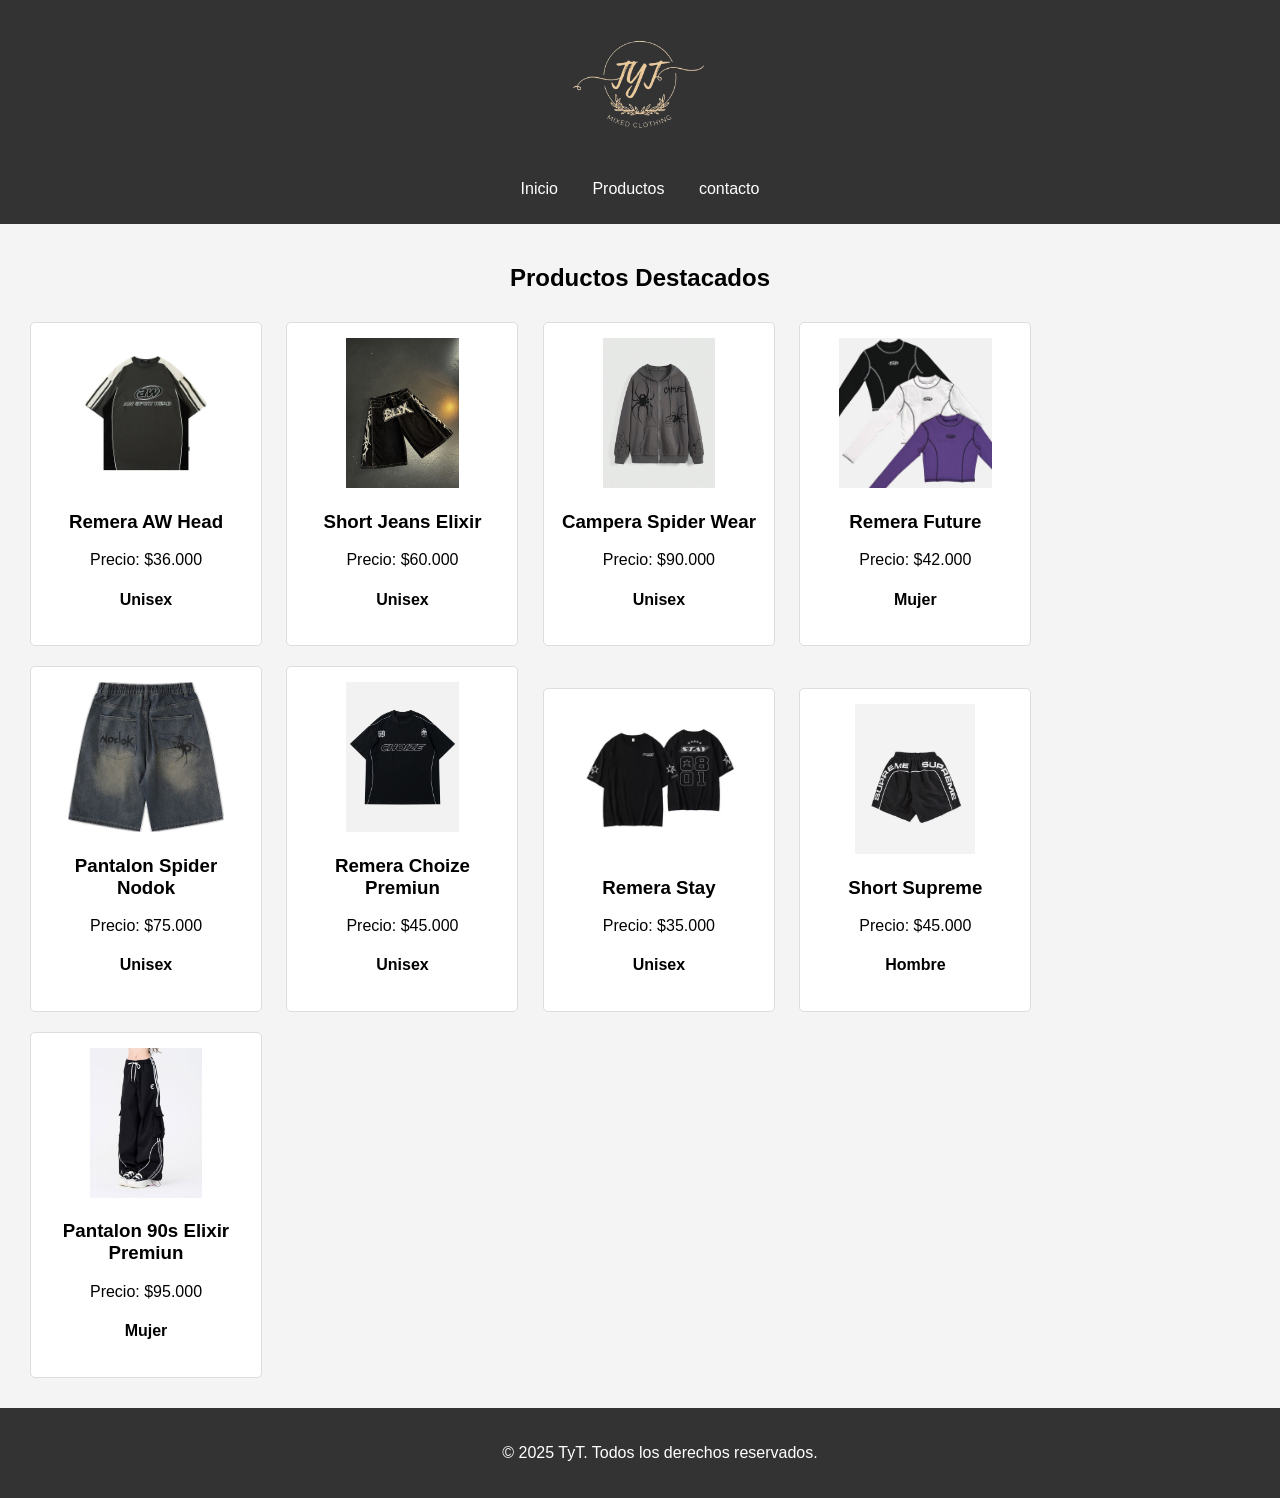
==== index.html @ 8432de6b "Add files via upload" ====
<!DOCTYPE html>
<html lang="es">
<head>
    <meta charset="UTF-8">
    <meta name="viewport" content="width=device-width, initial-scale=1.0">
    <link rel="stylesheet" href="index.css">
    <title>Ropa TyT</title>
</head>
<body>
    <header>
        <img src="img/logo.png" alt="Logo Tienda de Ropa" class="logo">
        <nav>
            <ul>
                <li><a href="#home">Inicio</a></li>
                <li><a href="#productos">Productos</a></li>
                <li><a href="contacto.html">contacto</a></li>            
            </ul>    
        </nav>
    </header>

    <main>
        <section id="productos">
            <h2>Productos Destacados</h2>
            <div class="producto">
                <img src="img/remeraIF.jpg" alt="Remera">
                <h3>Remera AW Head</h3>
                <p>Precio: $36.000</p>
                <h4>Unisex</h4>
            </div>
            <div class="producto">
                <img src="img/shortelixir.jpg" alt="Pantalones">
                <h3>Short Jeans Elixir</h3>
                <p>Precio: $60.000</p>
                <h4>Unisex</h4>
            </div>
            <div class="producto">
                <img src="img/camperacaramel.jpg" alt="Chaqueta">
                <h3>Campera Spider Wear</h3>
                <p>Precio: $90.000</p>
               <h4>Unisex</h4>
            </div>
            <div class="producto">
                <img src="img/future.jpg" alt="Remera">
                <h3>Remera Future</h3>
                <p>Precio: $42.000</p>
                <h4>Mujer</h4>
            </div>
            <div class="producto">
                <img src="img/spidernodok.jpg" alt="Remera">
                <h3>Pantalon Spider Nodok</h3>
                <p>Precio: $75.000</p>
                <h4>Unisex</h4>
            </div>
            <div class="producto">
                <img src="img/choize.jpg" alt="Remera">
                <h3>Remera Choize Premiun</h3>
                <p>Precio: $45.000</p>
                <h4>Unisex</h4>
            </div>
            <div class="producto">
                <img src="img/stay.jpg" alt="Remera">
                <h3>Remera Stay</h3>
                <p>Precio: $35.000</p>
                <h4>Unisex</h4>
            </div>
            <div class="producto">
                <img src="img/supreme.jpg" alt="Pantalon">
                <h3>Short Supreme</h3>
                <p>Precio: $45.000</p>
                <h4>Hombre</h4>
            </div>
             <div class="producto">
                <img src="img/90s elixir.jpg" alt="Pantalon">
                <h3>Pantalon 90s Elixir Premiun</h3>
                <p>Precio: $95.000</p>
                <h4>Mujer</h4>
            </div>
        </section>
    </main>

    <footer>
        <p>&copy; 2025 TyT. Todos los derechos reservados.</p>
    </footer>
</body>
</html>
---- index.css ----
body {
    font-family: Arial, sans-serif;
    margin: 0;
    padding: 0;
    background-color: #f4f4f4;
}

header {
    background-color: #333;
    color: white;
    padding: 10px 0;
    text-align: center;
}

.logo {
    max-width: 150px; /* Ajusta el tamaño del logo */
    height: auto;
}

nav ul {
    list-style-type: none;
    padding: 0;
}

nav ul li {
    display: inline;
    margin: 0 15px;
}

nav ul li a {
    color: white;
    text-decoration: none;
}

main {
    padding: 20px;
}

h2 {
    text-align: center;
}

.producto {
    background-color: white;
    border: 1px solid #ddd;
    border-radius: 5px;
    padding: 15px;
    margin: 10px;
    display: inline-block;
    text-align: center;
    width: 200px;
}

.producto img {
    max-width: 100%;
    height: 150px;
}

button {
    background-color: #28a745;
    color: white;
    border: none;
    padding: 10px;
    cursor: pointer;
    border-radius: 5px;
}

button:hover {
    background-color: #218838;
}

footer {
    text-align: center;
    padding: 20px;
    background-color: #333;
    color: white;
    position: relative;
    bottom: 0;
    width: 100%;
}
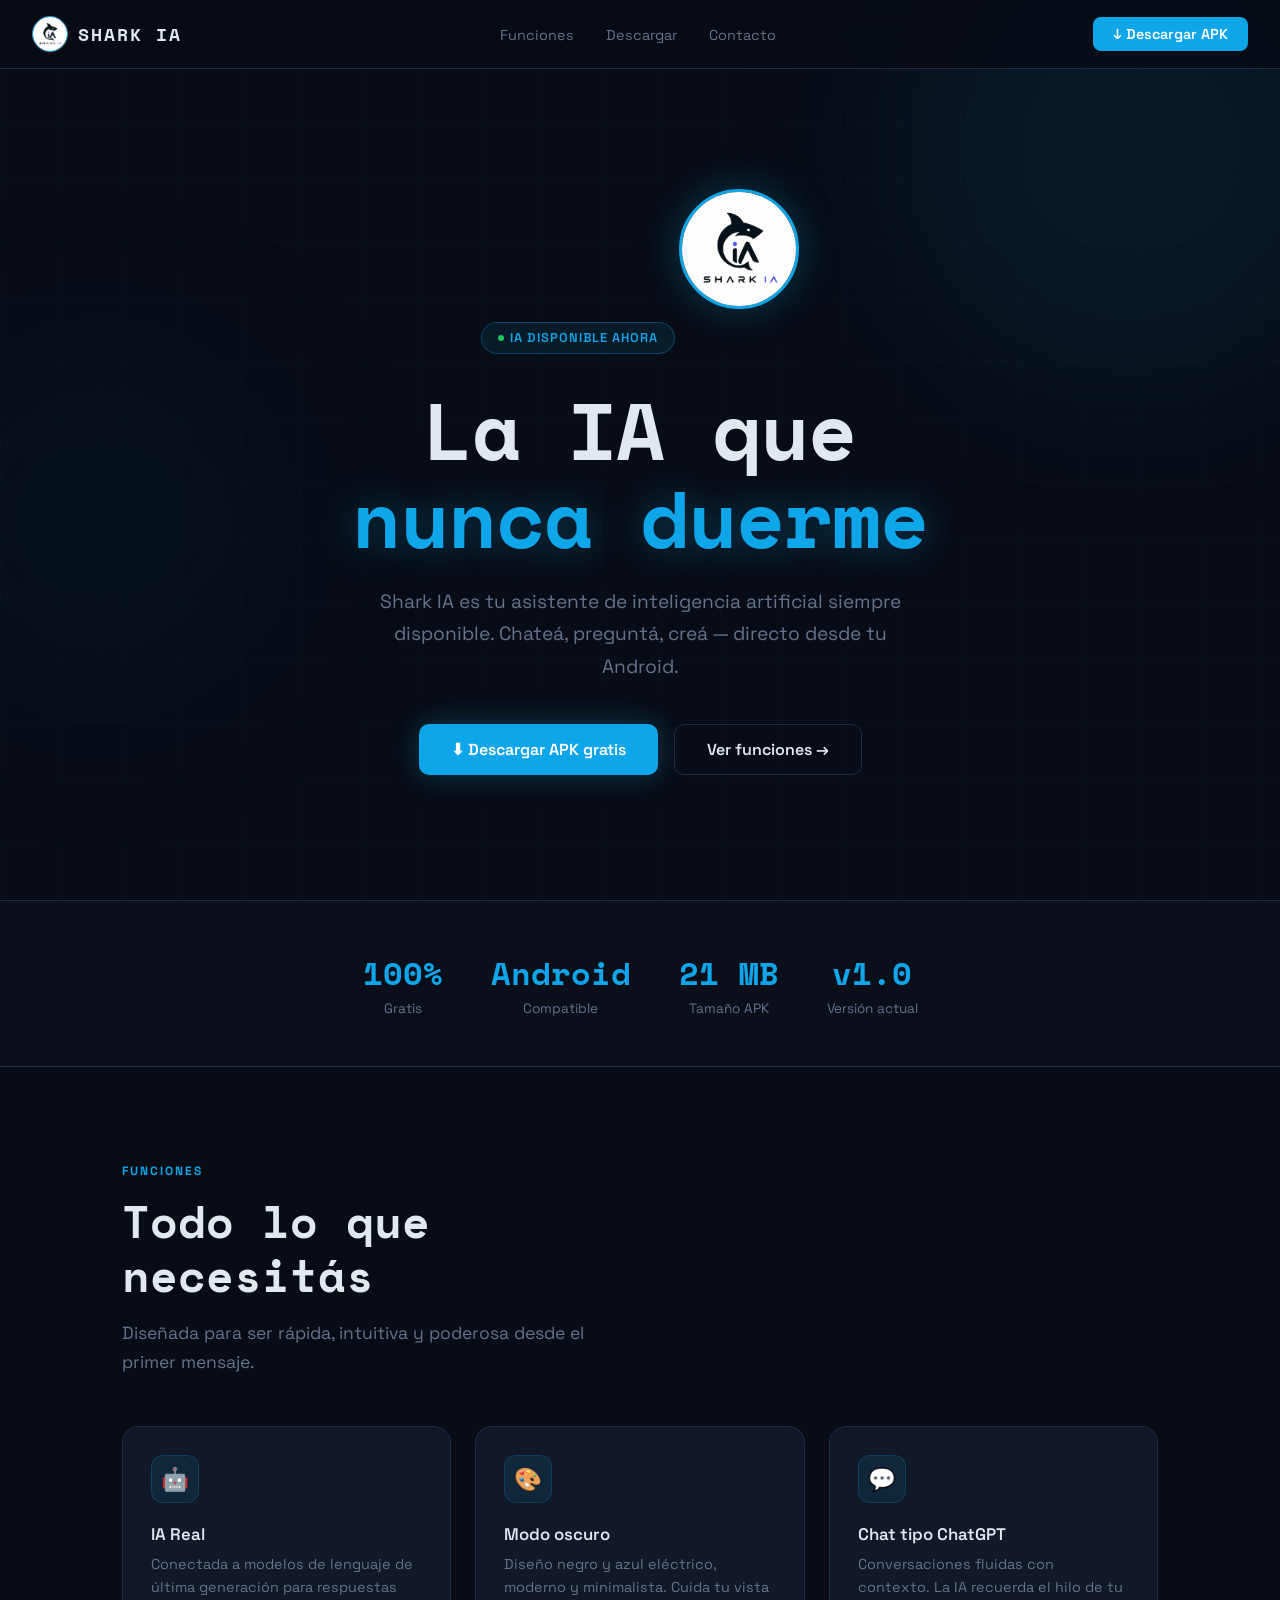
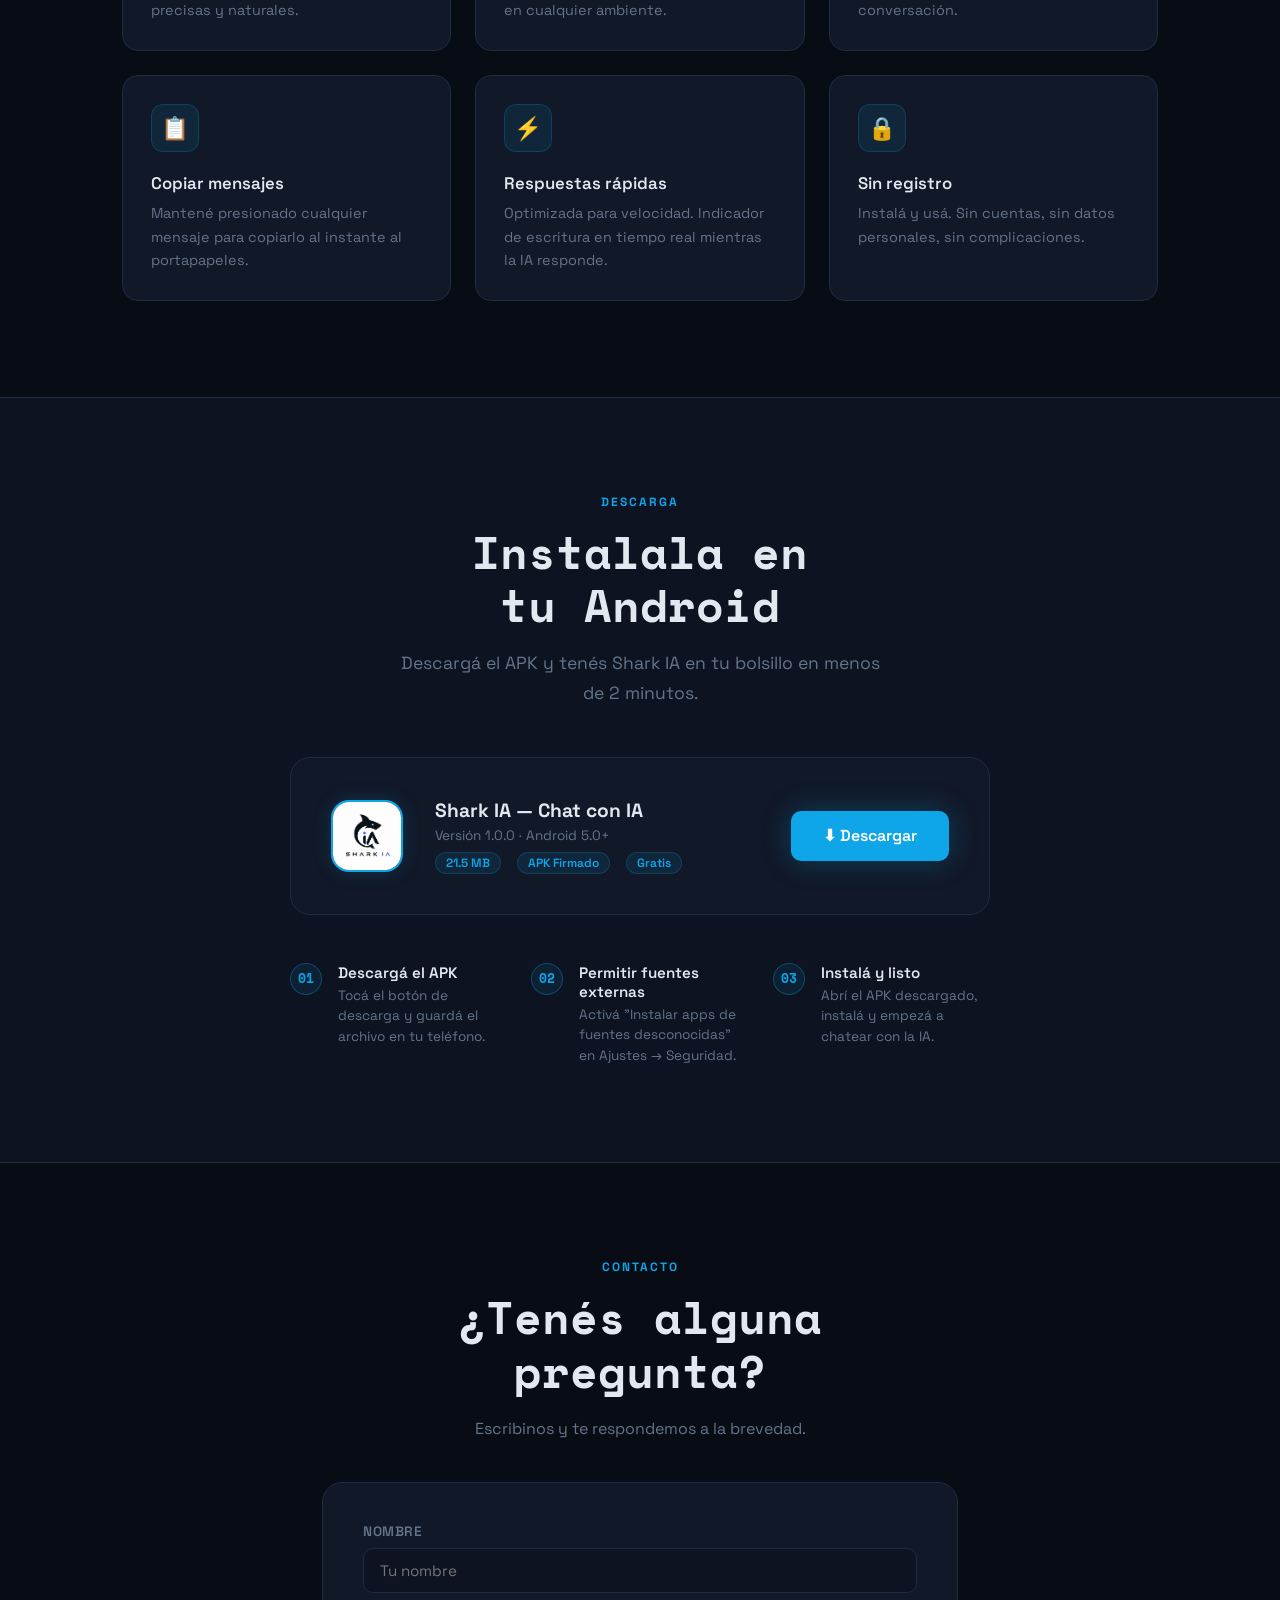
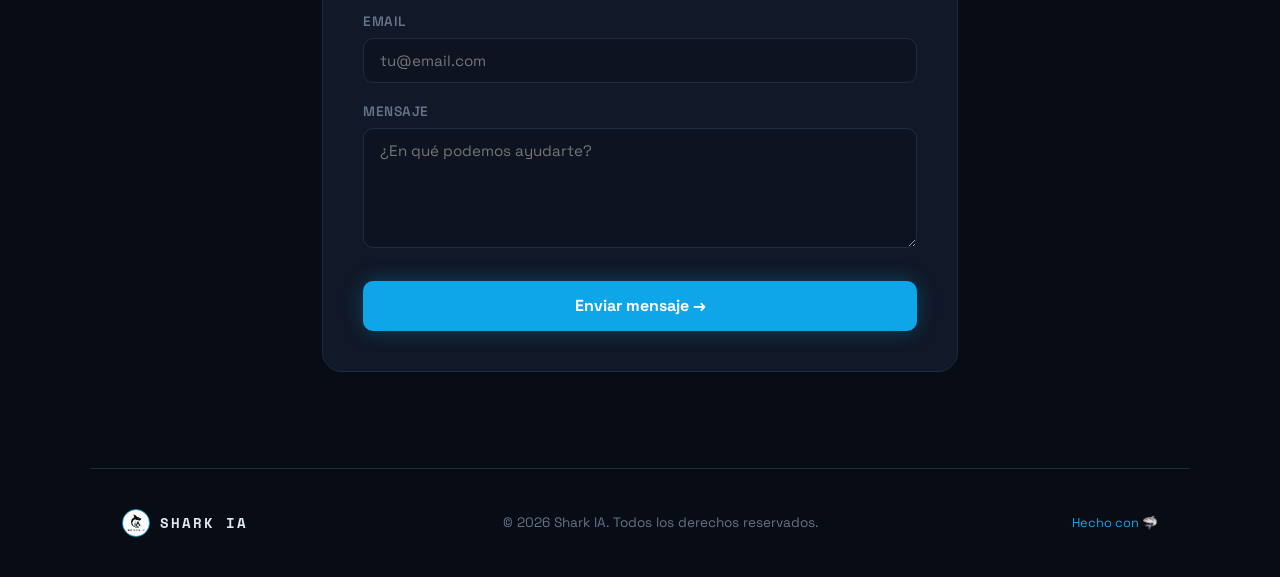
==== commit b761a6e2: "Add files via upload" ====
--- a/index.html
+++ b/index.html
@@ -1,85 +1,767 @@
 <!DOCTYPE html>
 <html lang="es">
 <head>
-    <meta charset="UTF-8">
-    <meta name="viewport" content="width=device-width, initial-scale=1.0">
-    <link rel="stylesheet" href="index.css">
-    <title>Ropa TyT</title>
+<meta charset="UTF-8">
+<meta name="viewport" content="width=device-width, initial-scale=1.0">
+<title>Shark IA — Tu asistente de inteligencia artificial</title>
+<link rel="preconnect" href="https://fonts.googleapis.com">
+<link href="https://fonts.googleapis.com/css2?family=Space+Grotesk:wght@300;400;500;600;700&family=Space+Mono:wght@400;700&display=swap" rel="stylesheet">
+<style>
+  :root {
+    --bg: #080C14;
+    --surface: #0D1320;
+    --card: #111827;
+    --blue: #0EA5E9;
+    --blue-dark: #0369A1;
+    --blue-glow: rgba(14,165,233,0.15);
+    --border: #1E2D40;
+    --text: #E2E8F0;
+    --muted: #64748B;
+    --green: #22C55E;
+  }
+
+  * { margin: 0; padding: 0; box-sizing: border-box; }
+
+  html { scroll-behavior: smooth; }
+
+  body {
+    background: var(--bg);
+    color: var(--text);
+    font-family: 'Space Grotesk', sans-serif;
+    overflow-x: hidden;
+  }
+
+  /* ── Grid background ── */
+  body::before {
+    content: '';
+    position: fixed;
+    inset: 0;
+    background-image:
+      linear-gradient(rgba(14,165,233,0.03) 1px, transparent 1px),
+      linear-gradient(90deg, rgba(14,165,233,0.03) 1px, transparent 1px);
+    background-size: 60px 60px;
+    pointer-events: none;
+    z-index: 0;
+  }
+
+  /* ── Glow orbs ── */
+  .orb {
+    position: fixed;
+    border-radius: 50%;
+    filter: blur(80px);
+    pointer-events: none;
+    z-index: 0;
+  }
+  .orb-1 { width: 500px; height: 500px; background: rgba(14,165,233,0.08); top: -100px; right: -100px; }
+  .orb-2 { width: 400px; height: 400px; background: rgba(3,105,161,0.06); bottom: 20%; left: -100px; }
+
+  /* ── Nav ── */
+  nav {
+    position: fixed;
+    top: 0; left: 0; right: 0;
+    z-index: 100;
+    display: flex;
+    align-items: center;
+    justify-content: space-between;
+    padding: 1rem 2rem;
+    background: rgba(8,12,20,0.85);
+    backdrop-filter: blur(20px);
+    border-bottom: 1px solid var(--border);
+  }
+
+  .nav-logo {
+    display: flex;
+    align-items: center;
+    gap: 10px;
+    text-decoration: none;
+  }
+
+  .nav-logo img {
+    width: 36px;
+    height: 36px;
+    border-radius: 50%;
+    object-fit: cover;
+    border: 1px solid var(--blue);
+  }
+
+  .nav-logo span {
+    font-family: 'Space Mono', monospace;
+    font-size: 1.1rem;
+    font-weight: 700;
+    color: var(--text);
+    letter-spacing: 2px;
+  }
+
+  .nav-links {
+    display: flex;
+    gap: 2rem;
+    list-style: none;
+  }
+
+  .nav-links a {
+    color: var(--muted);
+    text-decoration: none;
+    font-size: 0.9rem;
+    transition: color 0.2s;
+  }
+
+  .nav-links a:hover { color: var(--blue); }
+
+  .nav-cta {
+    background: var(--blue);
+    color: #fff;
+    border: none;
+    padding: 0.5rem 1.25rem;
+    border-radius: 8px;
+    font-family: 'Space Grotesk', sans-serif;
+    font-size: 0.9rem;
+    font-weight: 600;
+    cursor: pointer;
+    text-decoration: none;
+    transition: opacity 0.2s, transform 0.2s;
+  }
+
+  .nav-cta:hover { opacity: 0.9; transform: translateY(-1px); }
+
+  /* ── Hero ── */
+  .hero {
+    position: relative;
+    z-index: 1;
+    min-height: 100vh;
+    display: flex;
+    align-items: center;
+    justify-content: center;
+    text-align: center;
+    padding: 8rem 2rem 4rem;
+  }
+
+  .hero-inner { max-width: 800px; }
+
+  .hero-badge {
+    display: inline-flex;
+    align-items: center;
+    gap: 6px;
+    background: rgba(14,165,233,0.1);
+    border: 1px solid rgba(14,165,233,0.3);
+    color: var(--blue);
+    padding: 0.4rem 1rem;
+    border-radius: 999px;
+    font-size: 0.8rem;
+    font-weight: 600;
+    letter-spacing: 1px;
+    text-transform: uppercase;
+    margin-bottom: 2rem;
+    animation: fadeUp 0.6s ease both;
+  }
+
+  .hero-badge::before {
+    content: '';
+    width: 6px; height: 6px;
+    background: var(--green);
+    border-radius: 50%;
+    animation: pulse 2s infinite;
+  }
+
+  @keyframes pulse {
+    0%, 100% { opacity: 1; }
+    50% { opacity: 0.4; }
+  }
+
+  .hero-logo {
+    width: 120px;
+    height: 120px;
+    border-radius: 50%;
+    object-fit: cover;
+    border: 3px solid var(--blue);
+    box-shadow: 0 0 40px rgba(14,165,233,0.3);
+    margin-bottom: 2rem;
+    animation: fadeUp 0.7s ease both;
+    animation-delay: 0.1s;
+  }
+
+  .hero h1 {
+    font-family: 'Space Mono', monospace;
+    font-size: clamp(2.5rem, 7vw, 5rem);
+    font-weight: 700;
+    line-height: 1.1;
+    letter-spacing: -1px;
+    margin-bottom: 1.5rem;
+    animation: fadeUp 0.7s ease both;
+    animation-delay: 0.2s;
+  }
+
+  .hero h1 .accent {
+    color: var(--blue);
+    text-shadow: 0 0 40px rgba(14,165,233,0.4);
+  }
+
+  .hero p {
+    font-size: 1.2rem;
+    color: var(--muted);
+    line-height: 1.7;
+    max-width: 560px;
+    margin: 0 auto 2.5rem;
+    animation: fadeUp 0.7s ease both;
+    animation-delay: 0.3s;
+  }
+
+  .hero-actions {
+    display: flex;
+    gap: 1rem;
+    justify-content: center;
+    flex-wrap: wrap;
+    animation: fadeUp 0.7s ease both;
+    animation-delay: 0.4s;
+  }
+
+  .btn-primary {
+    display: inline-flex;
+    align-items: center;
+    gap: 8px;
+    background: var(--blue);
+    color: #fff;
+    padding: 0.9rem 2rem;
+    border-radius: 10px;
+    font-weight: 600;
+    font-size: 1rem;
+    text-decoration: none;
+    transition: all 0.2s;
+    box-shadow: 0 0 30px rgba(14,165,233,0.3);
+  }
+
+  .btn-primary:hover { transform: translateY(-2px); box-shadow: 0 0 40px rgba(14,165,233,0.5); }
+
+  .btn-secondary {
+    display: inline-flex;
+    align-items: center;
+    gap: 8px;
+    background: transparent;
+    color: var(--text);
+    padding: 0.9rem 2rem;
+    border-radius: 10px;
+    font-weight: 600;
+    font-size: 1rem;
+    text-decoration: none;
+    border: 1px solid var(--border);
+    transition: all 0.2s;
+  }
+
+  .btn-secondary:hover { border-color: var(--blue); color: var(--blue); }
+
+  /* ── Stats ── */
+  .stats {
+    position: relative;
+    z-index: 1;
+    display: flex;
+    justify-content: center;
+    gap: 3rem;
+    flex-wrap: wrap;
+    padding: 3rem 2rem;
+    border-top: 1px solid var(--border);
+    border-bottom: 1px solid var(--border);
+    background: rgba(13,19,32,0.5);
+  }
+
+  .stat { text-align: center; }
+  .stat-num {
+    font-family: 'Space Mono', monospace;
+    font-size: 2rem;
+    font-weight: 700;
+    color: var(--blue);
+    display: block;
+  }
+  .stat-label { font-size: 0.85rem; color: var(--muted); margin-top: 4px; }
+
+  /* ── Features ── */
+  .section {
+    position: relative;
+    z-index: 1;
+    padding: 6rem 2rem;
+    max-width: 1100px;
+    margin: 0 auto;
+  }
+
+  .section-tag {
+    font-size: 0.75rem;
+    font-weight: 700;
+    letter-spacing: 2px;
+    text-transform: uppercase;
+    color: var(--blue);
+    margin-bottom: 1rem;
+  }
+
+  .section-title {
+    font-family: 'Space Mono', monospace;
+    font-size: clamp(1.8rem, 4vw, 2.8rem);
+    font-weight: 700;
+    line-height: 1.2;
+    margin-bottom: 1rem;
+  }
+
+  .section-sub {
+    font-size: 1.1rem;
+    color: var(--muted);
+    max-width: 500px;
+    line-height: 1.7;
+    margin-bottom: 3rem;
+  }
+
+  .features-grid {
+    display: grid;
+    grid-template-columns: repeat(auto-fit, minmax(280px, 1fr));
+    gap: 1.5rem;
+  }
+
+  .feature-card {
+    background: var(--card);
+    border: 1px solid var(--border);
+    border-radius: 16px;
+    padding: 1.75rem;
+    transition: all 0.3s;
+    position: relative;
+    overflow: hidden;
+  }
+
+  .feature-card::before {
+    content: '';
+    position: absolute;
+    top: 0; left: 0; right: 0;
+    height: 2px;
+    background: linear-gradient(90deg, transparent, var(--blue), transparent);
+    opacity: 0;
+    transition: opacity 0.3s;
+  }
+
+  .feature-card:hover { border-color: rgba(14,165,233,0.4); transform: translateY(-4px); }
+  .feature-card:hover::before { opacity: 1; }
+
+  .feature-icon {
+    width: 48px; height: 48px;
+    background: rgba(14,165,233,0.1);
+    border: 1px solid rgba(14,165,233,0.2);
+    border-radius: 12px;
+    display: flex;
+    align-items: center;
+    justify-content: center;
+    font-size: 1.4rem;
+    margin-bottom: 1.25rem;
+  }
+
+  .feature-card h3 {
+    font-size: 1.05rem;
+    font-weight: 600;
+    margin-bottom: 0.5rem;
+  }
+
+  .feature-card p {
+    font-size: 0.9rem;
+    color: var(--muted);
+    line-height: 1.6;
+  }
+
+  /* ── Download ── */
+  .download-section {
+    position: relative;
+    z-index: 1;
+    background: var(--surface);
+    border-top: 1px solid var(--border);
+    border-bottom: 1px solid var(--border);
+    padding: 6rem 2rem;
+    text-align: center;
+  }
+
+  .download-inner { max-width: 700px; margin: 0 auto; }
+
+  .apk-card {
+    background: var(--card);
+    border: 1px solid var(--border);
+    border-radius: 20px;
+    padding: 2.5rem;
+    margin-top: 3rem;
+    display: flex;
+    align-items: center;
+    gap: 2rem;
+    text-align: left;
+    flex-wrap: wrap;
+  }
+
+  .apk-icon {
+    width: 72px; height: 72px;
+    border-radius: 18px;
+    object-fit: cover;
+    flex-shrink: 0;
+    border: 2px solid var(--blue);
+    box-shadow: 0 0 20px rgba(14,165,233,0.2);
+  }
+
+  .apk-info { flex: 1; min-width: 200px; }
+  .apk-info h3 { font-size: 1.2rem; font-weight: 700; margin-bottom: 4px; }
+  .apk-info p { font-size: 0.85rem; color: var(--muted); }
+  .apk-meta { display: flex; gap: 1rem; margin-top: 8px; flex-wrap: wrap; }
+  .apk-tag {
+    background: rgba(14,165,233,0.1);
+    border: 1px solid rgba(14,165,233,0.2);
+    color: var(--blue);
+    font-size: 0.75rem;
+    padding: 2px 10px;
+    border-radius: 999px;
+    font-weight: 600;
+  }
+
+  .steps {
+    margin-top: 3rem;
+    display: grid;
+    grid-template-columns: repeat(auto-fit, minmax(200px, 1fr));
+    gap: 1.5rem;
+    text-align: left;
+  }
+
+  .step {
+    display: flex;
+    gap: 1rem;
+    align-items: flex-start;
+  }
+
+  .step-num {
+    width: 32px; height: 32px;
+    background: rgba(14,165,233,0.1);
+    border: 1px solid rgba(14,165,233,0.3);
+    border-radius: 50%;
+    display: flex;
+    align-items: center;
+    justify-content: center;
+    font-family: 'Space Mono', monospace;
+    font-size: 0.8rem;
+    font-weight: 700;
+    color: var(--blue);
+    flex-shrink: 0;
+  }
+
+  .step-text h4 { font-size: 0.95rem; font-weight: 600; margin-bottom: 4px; }
+  .step-text p { font-size: 0.85rem; color: var(--muted); line-height: 1.5; }
+
+  /* ── Contact ── */
+  .contact-section {
+    position: relative;
+    z-index: 1;
+    padding: 6rem 2rem;
+    max-width: 700px;
+    margin: 0 auto;
+    text-align: center;
+  }
+
+  .contact-form {
+    background: var(--card);
+    border: 1px solid var(--border);
+    border-radius: 20px;
+    padding: 2.5rem;
+    margin-top: 2.5rem;
+    text-align: left;
+  }
+
+  .form-group { margin-bottom: 1.25rem; }
+
+  .form-group label {
+    display: block;
+    font-size: 0.85rem;
+    font-weight: 600;
+    color: var(--muted);
+    margin-bottom: 8px;
+    text-transform: uppercase;
+    letter-spacing: 0.5px;
+  }
+
+  .form-group input,
+  .form-group textarea {
+    width: 100%;
+    background: var(--surface);
+    border: 1px solid var(--border);
+    border-radius: 10px;
+    padding: 0.75rem 1rem;
+    color: var(--text);
+    font-family: 'Space Grotesk', sans-serif;
+    font-size: 0.95rem;
+    outline: none;
+    transition: border-color 0.2s;
+  }
+
+  .form-group input:focus,
+  .form-group textarea:focus { border-color: var(--blue); }
+
+  .form-group textarea { resize: vertical; min-height: 120px; }
+
+  .form-submit {
+    width: 100%;
+    background: var(--blue);
+    color: #fff;
+    border: none;
+    padding: 0.9rem;
+    border-radius: 10px;
+    font-family: 'Space Grotesk', sans-serif;
+    font-size: 1rem;
+    font-weight: 700;
+    cursor: pointer;
+    transition: all 0.2s;
+    margin-top: 0.5rem;
+    box-shadow: 0 0 20px rgba(14,165,233,0.3);
+  }
+
+  .form-submit:hover { opacity: 0.9; transform: translateY(-1px); }
+
+  /* ── Footer ── */
+  footer {
+    position: relative;
+    z-index: 1;
+    border-top: 1px solid var(--border);
+    padding: 2.5rem 2rem;
+    display: flex;
+    align-items: center;
+    justify-content: space-between;
+    flex-wrap: wrap;
+    gap: 1rem;
+    max-width: 1100px;
+    margin: 0 auto;
+  }
+
+  .footer-logo {
+    display: flex;
+    align-items: center;
+    gap: 10px;
+  }
+
+  .footer-logo img {
+    width: 28px; height: 28px;
+    border-radius: 50%;
+    object-fit: cover;
+    border: 1px solid var(--blue);
+  }
+
+  .footer-logo span {
+    font-family: 'Space Mono', monospace;
+    font-size: 0.9rem;
+    font-weight: 700;
+    letter-spacing: 2px;
+  }
+
+  footer p { font-size: 0.85rem; color: var(--muted); }
+
+  @keyframes fadeUp {
+    from { opacity: 0; transform: translateY(20px); }
+    to { opacity: 1; transform: translateY(0); }
+  }
+
+  /* ── Scroll reveal ── */
+  .reveal { opacity: 0; transform: translateY(30px); transition: all 0.6s ease; }
+  .reveal.visible { opacity: 1; transform: translateY(0); }
+
+  @media (max-width: 600px) {
+    nav { padding: 1rem; }
+    .nav-links { display: none; }
+    .apk-card { flex-direction: column; }
+    footer { flex-direction: column; text-align: center; }
+  }
+</style>
 </head>
 <body>
-    <header>
-        <img src="img/logo.png" alt="Logo Tienda de Ropa" class="logo">
-        <nav>
-            <ul>
-                <li><a href="#home">Inicio</a></li>
-                <li><a href="#productos">Productos</a></li>
-                <li><a href="contacto.html">contacto</a></li>            
-            </ul>    
-        </nav>
-    </header>
-
-    <main>
-        <section id="productos">
-            <h2>Productos Destacados</h2>
-            <div class="producto">
-                <img src="img/remeraIF.jpg" alt="Remera">
-                <h3>Remera AW Head</h3>
-                <p>Precio: $36.000</p>
-                <h4>Unisex</h4>
-            </div>
-            <div class="producto">
-                <img src="img/shortelixir.jpg" alt="Pantalones">
-                <h3>Short Jeans Elixir</h3>
-                <p>Precio: $60.000</p>
-                <h4>Unisex</h4>
-            </div>
-            <div class="producto">
-                <img src="img/camperacaramel.jpg" alt="Chaqueta">
-                <h3>Campera Spider Wear</h3>
-                <p>Precio: $90.000</p>
-               <h4>Unisex</h4>
-            </div>
-            <div class="producto">
-                <img src="img/future.jpg" alt="Remera">
-                <h3>Remera Future</h3>
-                <p>Precio: $42.000</p>
-                <h4>Mujer</h4>
-            </div>
-            <div class="producto">
-                <img src="img/spidernodok.jpg" alt="Remera">
-                <h3>Pantalon Spider Nodok</h3>
-                <p>Precio: $75.000</p>
-                <h4>Unisex</h4>
-            </div>
-            <div class="producto">
-                <img src="img/choize.jpg" alt="Remera">
-                <h3>Remera Choize Premiun</h3>
-                <p>Precio: $45.000</p>
-                <h4>Unisex</h4>
-            </div>
-            <div class="producto">
-                <img src="img/stay.jpg" alt="Remera">
-                <h3>Remera Stay</h3>
-                <p>Precio: $35.000</p>
-                <h4>Unisex</h4>
-            </div>
-            <div class="producto">
-                <img src="img/supreme.jpg" alt="Pantalon">
-                <h3>Short Supreme</h3>
-                <p>Precio: $45.000</p>
-                <h4>Hombre</h4>
-            </div>
-             <div class="producto">
-                <img src="img/90s elixir.jpg" alt="Pantalon">
-                <h3>Pantalon 90s Elixir Premiun</h3>
-                <p>Precio: $95.000</p>
-                <h4>Mujer</h4>
-            </div>
-        </section>
-    </main>
-
-    <footer>
-        <p>&copy; 2025 TyT. Todos los derechos reservados.</p>
-    </footer>
+
+<div class="orb orb-1"></div>
+<div class="orb orb-2"></div>
+
+<!-- NAV -->
+<nav>
+  <a href="#" class="nav-logo">
+    <img src="sharkia.png" alt="Shark IA Logo">
+    <span>SHARK IA</span>
+  </a>
+  <ul class="nav-links">
+    <li><a href="#features">Funciones</a></li>
+    <li><a href="#download">Descargar</a></li>
+    <li><a href="#contact">Contacto</a></li>
+  </ul>
+  <a href="#download" class="nav-cta">↓ Descargar APK</a>
+</nav>
+
+<!-- HERO -->
+<section class="hero">
+  <div class="hero-inner">
+    <div class="hero-badge">IA Disponible ahora</div>
+    <img src="sharkia.png" alt="Shark IA" class="hero-logo">
+    <h1>La IA que<br><span class="accent">nunca duerme</span></h1>
+    <p>Shark IA es tu asistente de inteligencia artificial siempre disponible. Chateá, preguntá, creá — directo desde tu Android.</p>
+    <div class="hero-actions">
+      <a href="#download" class="btn-primary">⬇ Descargar APK gratis</a>
+      <a href="#features" class="btn-secondary">Ver funciones →</a>
+    </div>
+  </div>
+</section>
+
+<!-- STATS -->
+<div class="stats">
+  <div class="stat">
+    <span class="stat-num">100%</span>
+    <span class="stat-label">Gratis</span>
+  </div>
+  <div class="stat">
+    <span class="stat-num">Android</span>
+    <span class="stat-label">Compatible</span>
+  </div>
+  <div class="stat">
+    <span class="stat-num">21 MB</span>
+    <span class="stat-label">Tamaño APK</span>
+  </div>
+  <div class="stat">
+    <span class="stat-num">v1.0</span>
+    <span class="stat-label">Versión actual</span>
+  </div>
+</div>
+
+<!-- FEATURES -->
+<section class="section" id="features">
+  <div class="reveal">
+    <div class="section-tag">Funciones</div>
+    <h2 class="section-title">Todo lo que<br>necesitás</h2>
+    <p class="section-sub">Diseñada para ser rápida, intuitiva y poderosa desde el primer mensaje.</p>
+  </div>
+  <div class="features-grid reveal">
+    <div class="feature-card">
+      <div class="feature-icon">🤖</div>
+      <h3>IA Real</h3>
+      <p>Conectada a modelos de lenguaje de última generación para respuestas precisas y naturales.</p>
+    </div>
+    <div class="feature-card">
+      <div class="feature-icon">🎨</div>
+      <h3>Modo oscuro</h3>
+      <p>Diseño negro y azul eléctrico, moderno y minimalista. Cuida tu vista en cualquier ambiente.</p>
+    </div>
+    <div class="feature-card">
+      <div class="feature-icon">💬</div>
+      <h3>Chat tipo ChatGPT</h3>
+      <p>Conversaciones fluidas con contexto. La IA recuerda el hilo de tu conversación.</p>
+    </div>
+    <div class="feature-card">
+      <div class="feature-icon">📋</div>
+      <h3>Copiar mensajes</h3>
+      <p>Mantené presionado cualquier mensaje para copiarlo al instante al portapapeles.</p>
+    </div>
+    <div class="feature-card">
+      <div class="feature-icon">⚡</div>
+      <h3>Respuestas rápidas</h3>
+      <p>Optimizada para velocidad. Indicador de escritura en tiempo real mientras la IA responde.</p>
+    </div>
+    <div class="feature-card">
+      <div class="feature-icon">🔒</div>
+      <h3>Sin registro</h3>
+      <p>Instalá y usá. Sin cuentas, sin datos personales, sin complicaciones.</p>
+    </div>
+  </div>
+</section>
+
+<!-- DOWNLOAD -->
+<section class="download-section" id="download">
+  <div class="download-inner">
+    <div class="reveal">
+      <div class="section-tag">Descarga</div>
+      <h2 class="section-title">Instalala en<br>tu Android</h2>
+      <p class="section-sub" style="margin: 0 auto;">Descargá el APK y tenés Shark IA en tu bolsillo en menos de 2 minutos.</p>
+    </div>
+
+    <div class="apk-card reveal">
+      <img src="sharkia.png" alt="Shark IA" class="apk-icon">
+      <div class="apk-info">
+        <h3>Shark IA — Chat con IA</h3>
+        <p>Versión 1.0.0 · Android 5.0+</p>
+        <div class="apk-meta">
+          <span class="apk-tag">21.5 MB</span>
+          <span class="apk-tag">APK Firmado</span>
+          <span class="apk-tag">Gratis</span>
+        </div>
+      </div>
+      <a href="app-release.apk" class="btn-primary" download>⬇ Descargar</a>
+    </div>
+
+    <div class="steps reveal">
+      <div class="step">
+        <div class="step-num">01</div>
+        <div class="step-text">
+          <h4>Descargá el APK</h4>
+          <p>Tocá el botón de descarga y guardá el archivo en tu teléfono.</p>
+        </div>
+      </div>
+      <div class="step">
+        <div class="step-num">02</div>
+        <div class="step-text">
+          <h4>Permitir fuentes externas</h4>
+          <p>Activá "Instalar apps de fuentes desconocidas" en Ajustes → Seguridad.</p>
+        </div>
+      </div>
+      <div class="step">
+        <div class="step-num">03</div>
+        <div class="step-text">
+          <h4>Instalá y listo</h4>
+          <p>Abrí el APK descargado, instalá y empezá a chatear con la IA.</p>
+        </div>
+      </div>
+    </div>
+  </div>
+</section>
+
+<!-- CONTACT -->
+<section class="contact-section" id="contact">
+  <div class="reveal">
+    <div class="section-tag">Contacto</div>
+    <h2 class="section-title">¿Tenés alguna<br>pregunta?</h2>
+    <p style="color: var(--muted); font-size: 1rem; line-height: 1.7;">Escribinos y te respondemos a la brevedad.</p>
+  </div>
+
+  <div class="contact-form reveal">
+    <div class="form-group">
+      <label>Nombre</label>
+      <input type="text" placeholder="Tu nombre">
+    </div>
+    <div class="form-group">
+      <label>Email</label>
+      <input type="email" placeholder="tu@email.com">
+    </div>
+    <div class="form-group">
+      <label>Mensaje</label>
+      <textarea placeholder="¿En qué podemos ayudarte?"></textarea>
+    </div>
+    <button class="form-submit" onclick="handleSubmit()">Enviar mensaje →</button>
+  </div>
+</section>
+
+<!-- FOOTER -->
+<footer>
+  <div class="footer-logo">
+    <img src="sharkia.png" alt="Shark IA">
+    <span>SHARK IA</span>
+  </div>
+  <p>© 2026 Shark IA. Todos los derechos reservados.</p>
+  <p style="color: var(--blue); font-size: 0.8rem;">Hecho con 🦈</p>
+</footer>
+
+<script>
+  // Scroll reveal
+  const observer = new IntersectionObserver((entries) => {
+    entries.forEach(e => {
+      if (e.isIntersecting) {
+        e.target.classList.add('visible');
+      }
+    });
+  }, { threshold: 0.1 });
+
+  document.querySelectorAll('.reveal').forEach(el => observer.observe(el));
+
+  // Form submit
+  function handleSubmit() {
+    const btn = document.querySelector('.form-submit');
+    btn.textContent = '✓ Mensaje enviado';
+    btn.style.background = '#22C55E';
+    setTimeout(() => {
+      btn.textContent = 'Enviar mensaje →';
+      btn.style.background = '';
+    }, 3000);
+  }
+</script>
 </body>
-</html>+</html>
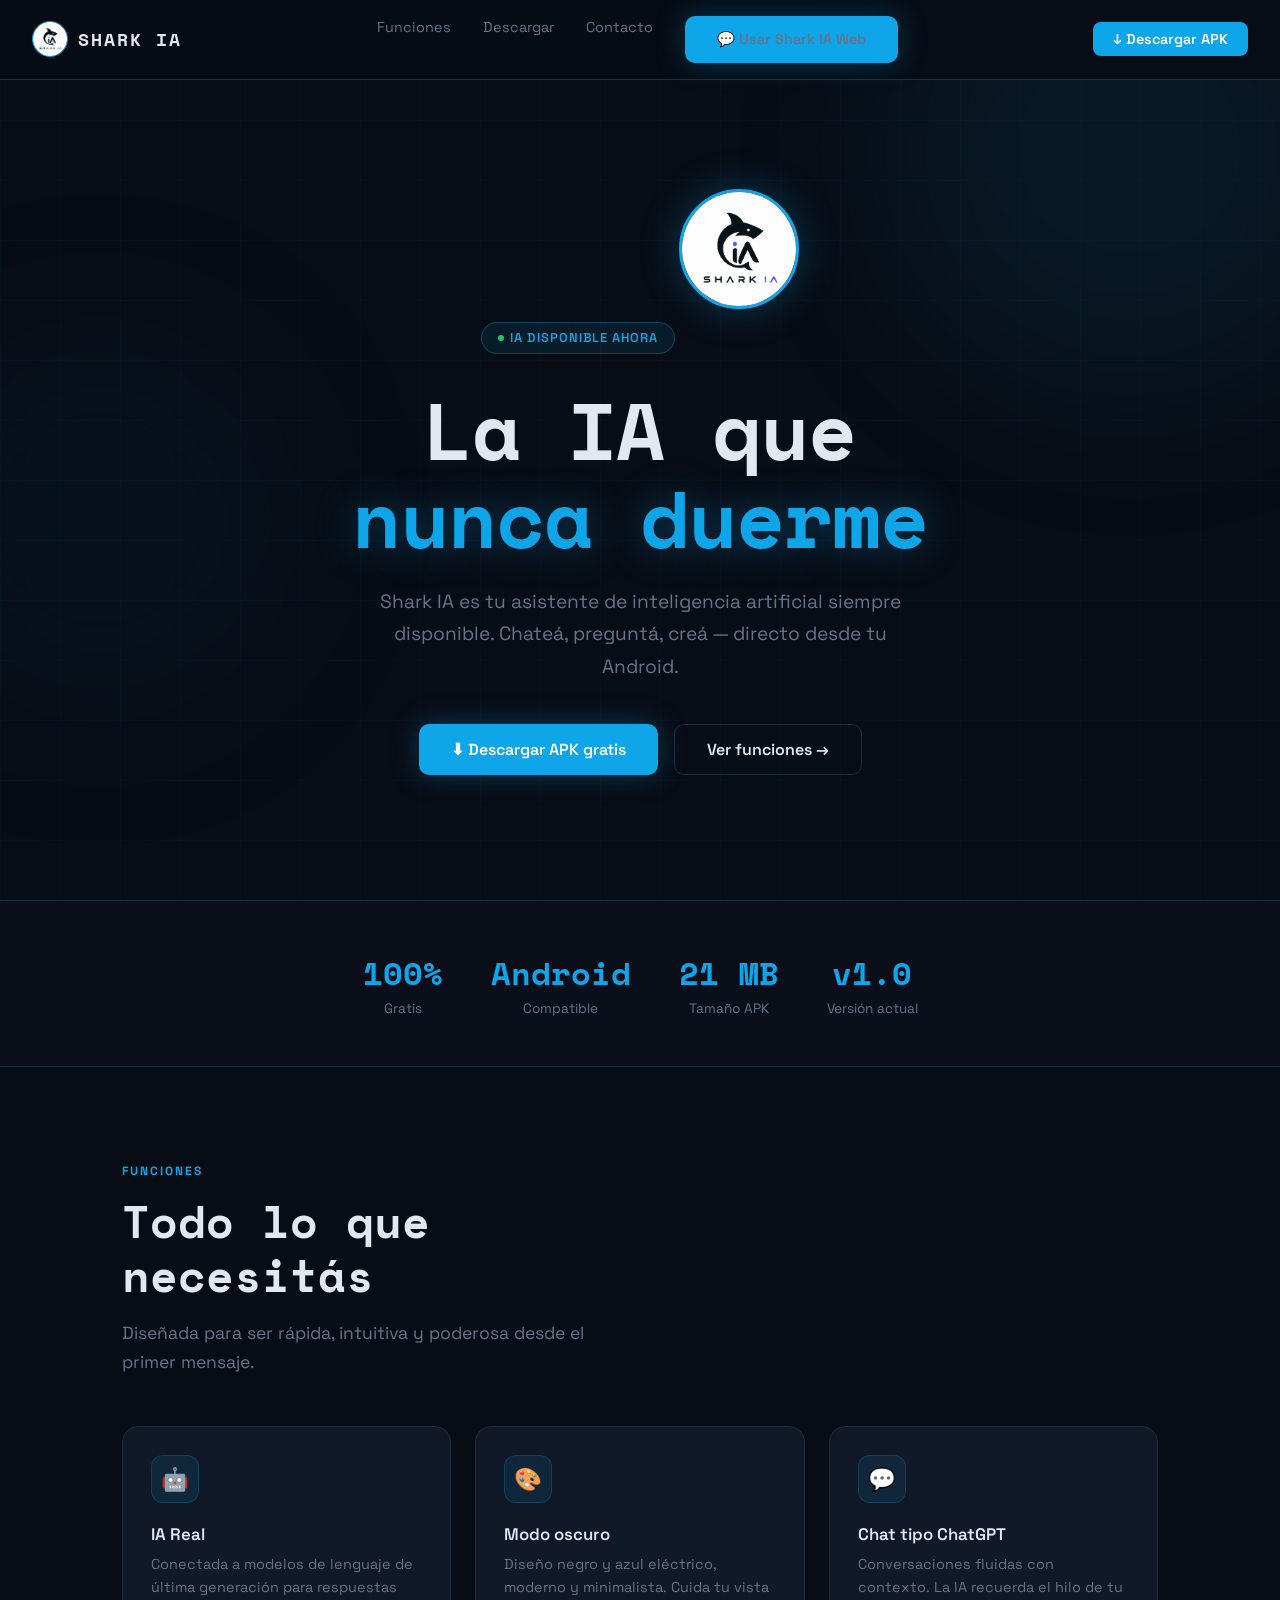
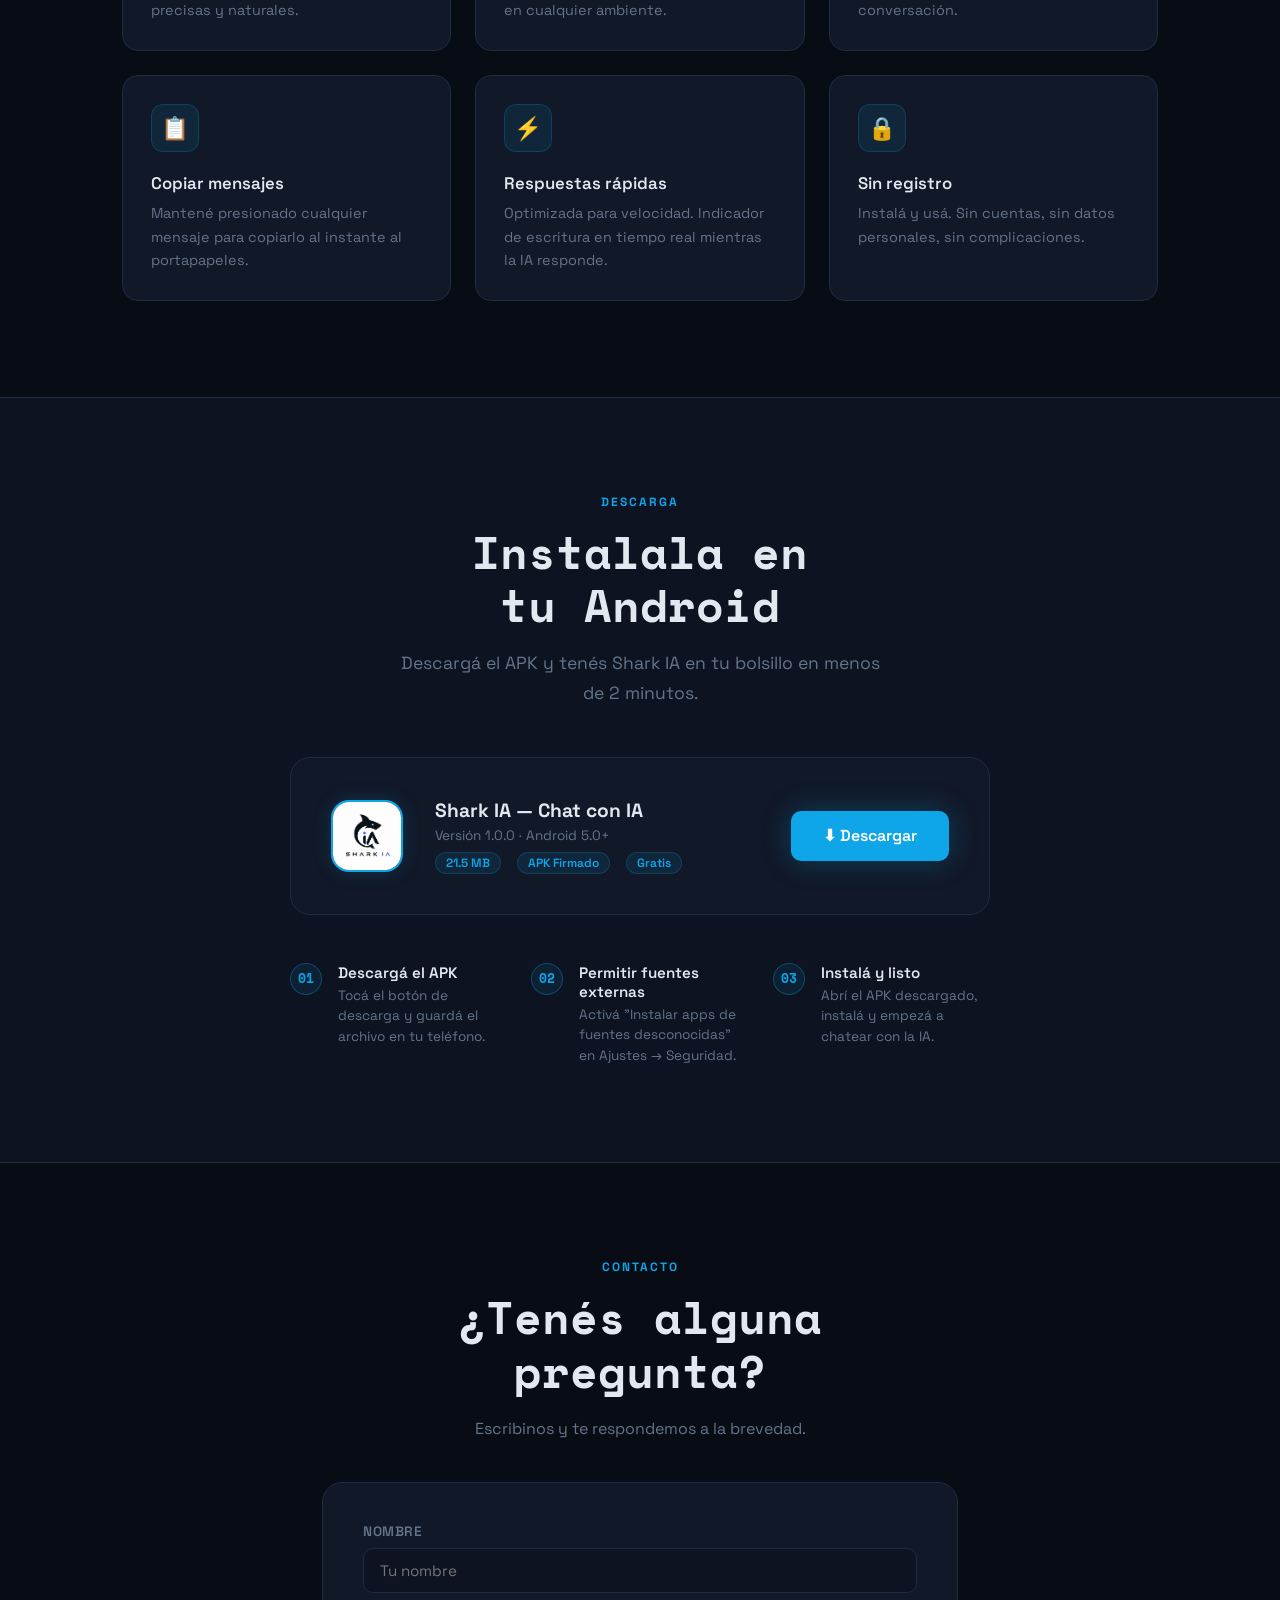
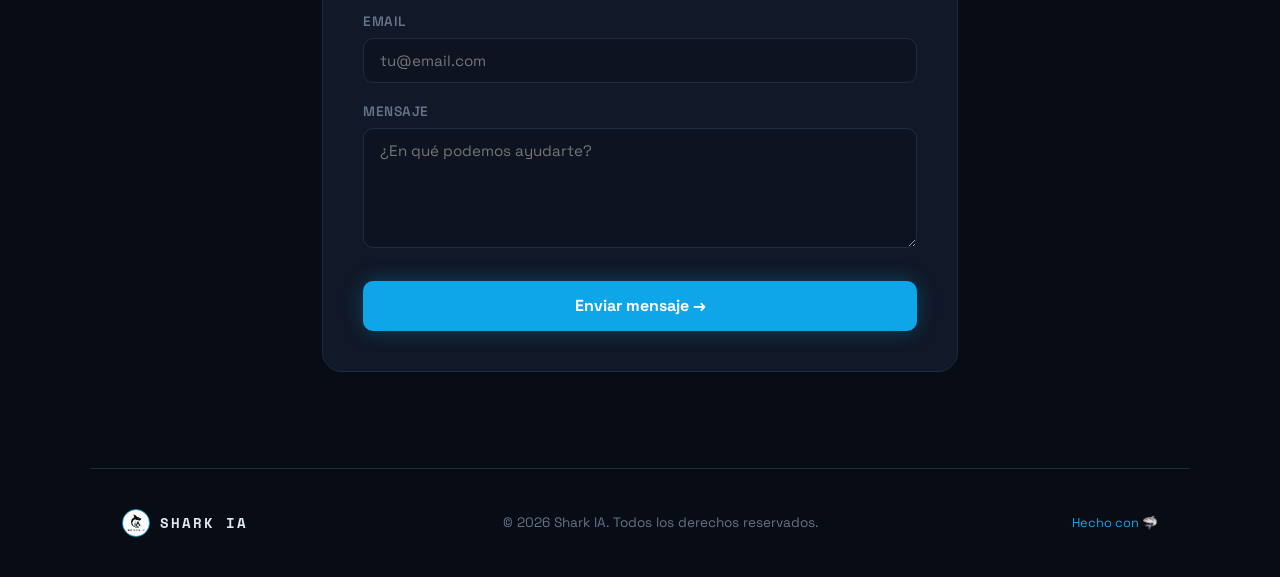
==== commit b1fe8975: "Update index.html" ====
--- a/index.html
+++ b/index.html
@@ -577,6 +577,7 @@
     <li><a href="#features">Funciones</a></li>
     <li><a href="#download">Descargar</a></li>
     <li><a href="#contact">Contacto</a></li>
+    <a href="/chat.html" class="btn-primary">💬 Usar Shark IA Web</a>
   </ul>
   <a href="#download" class="nav-cta">↓ Descargar APK</a>
 </nav>
@@ -713,20 +714,20 @@
     <p style="color: var(--muted); font-size: 1rem; line-height: 1.7;">Escribinos y te respondemos a la brevedad.</p>
   </div>
 
-  <div class="contact-form reveal">
+  <form class="contact-form reveal" action="https://formspree.io/f/xojbzjnq" method="POST">
     <div class="form-group">
       <label>Nombre</label>
-      <input type="text" placeholder="Tu nombre">
+      <input type="text" name="nombre" placeholder="Tu nombre" required>
     </div>
     <div class="form-group">
       <label>Email</label>
-      <input type="email" placeholder="tu@email.com">
+      <input type="email" name="email" placeholder="tu@email.com" required>
     </div>
     <div class="form-group">
       <label>Mensaje</label>
-      <textarea placeholder="¿En qué podemos ayudarte?"></textarea>
-    </div>
-    <button class="form-submit" onclick="handleSubmit()">Enviar mensaje →</button>
+      <textarea name="mensaje" placeholder="¿En qué podemos ayudarte?" required></textarea>
+    </div>
+    <button type="submit" class="form-submit">Enviar mensaje →</button>
   </div>
 </section>
 
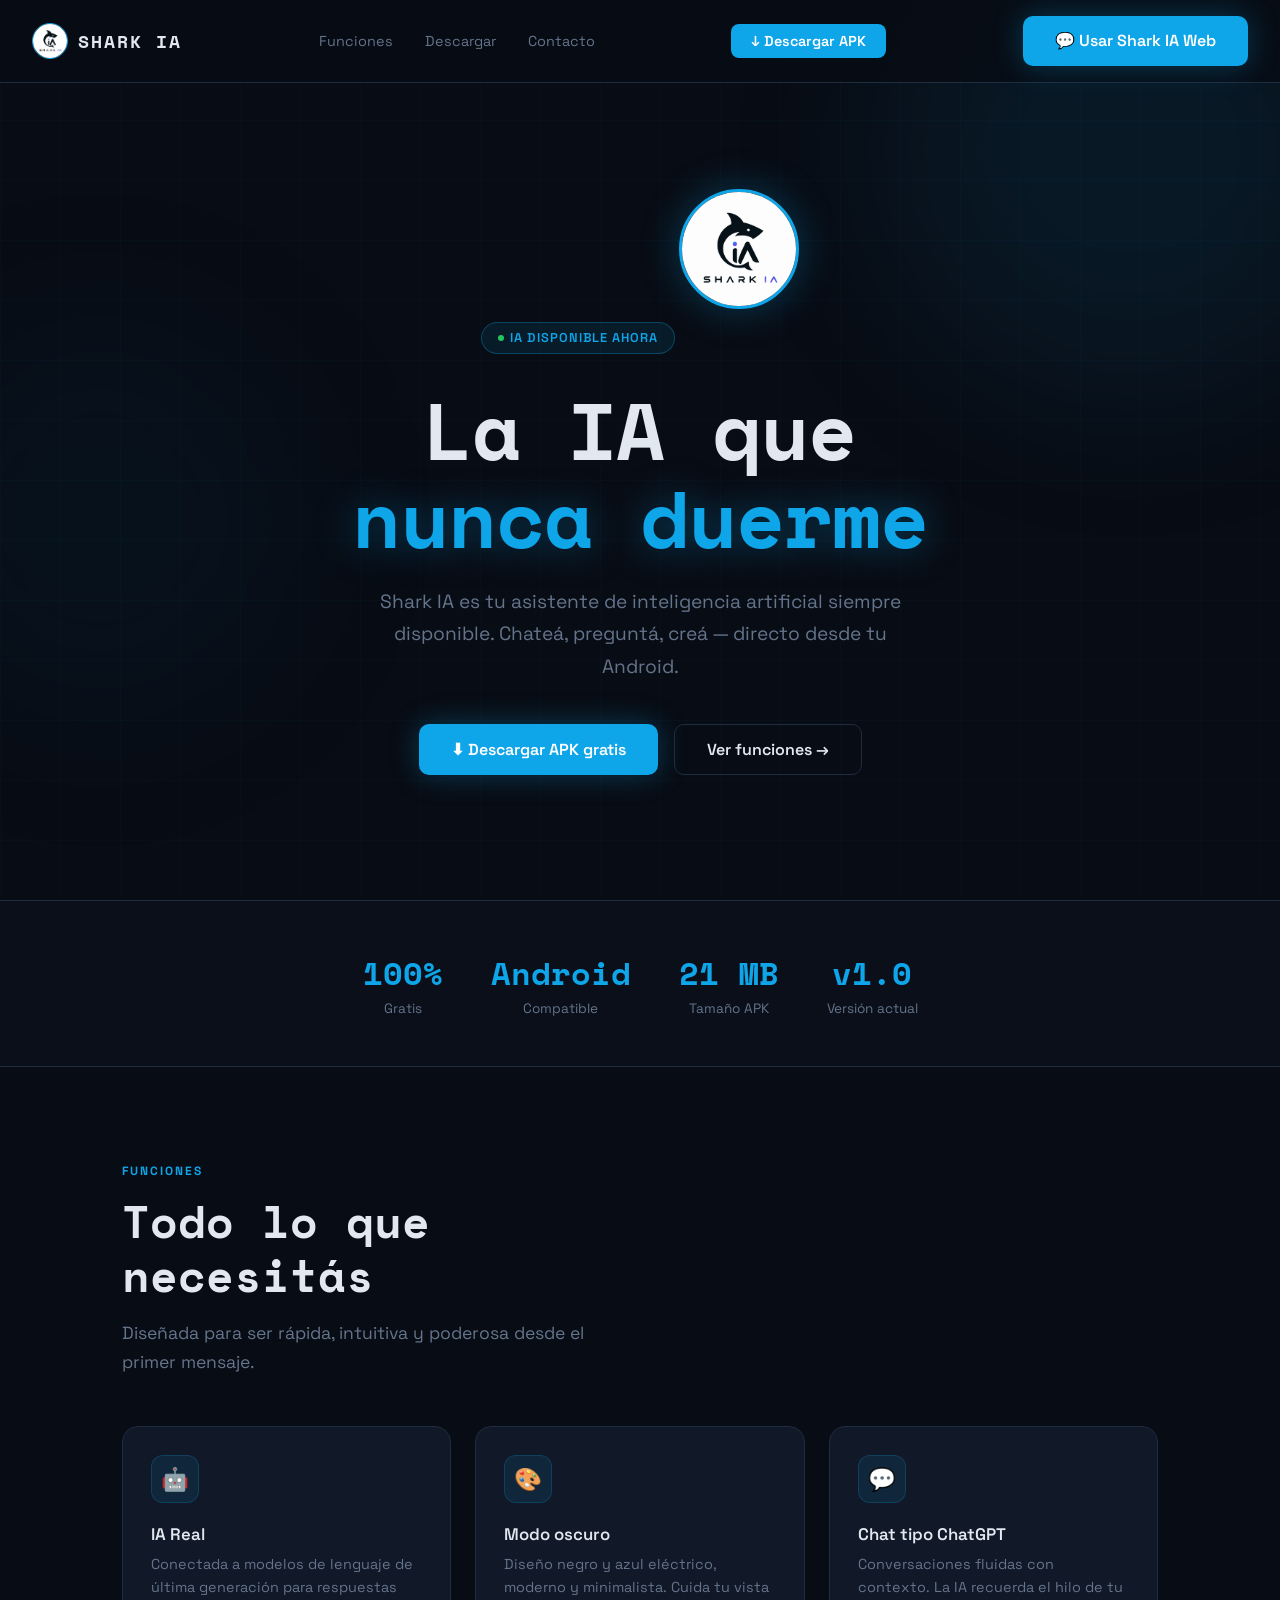
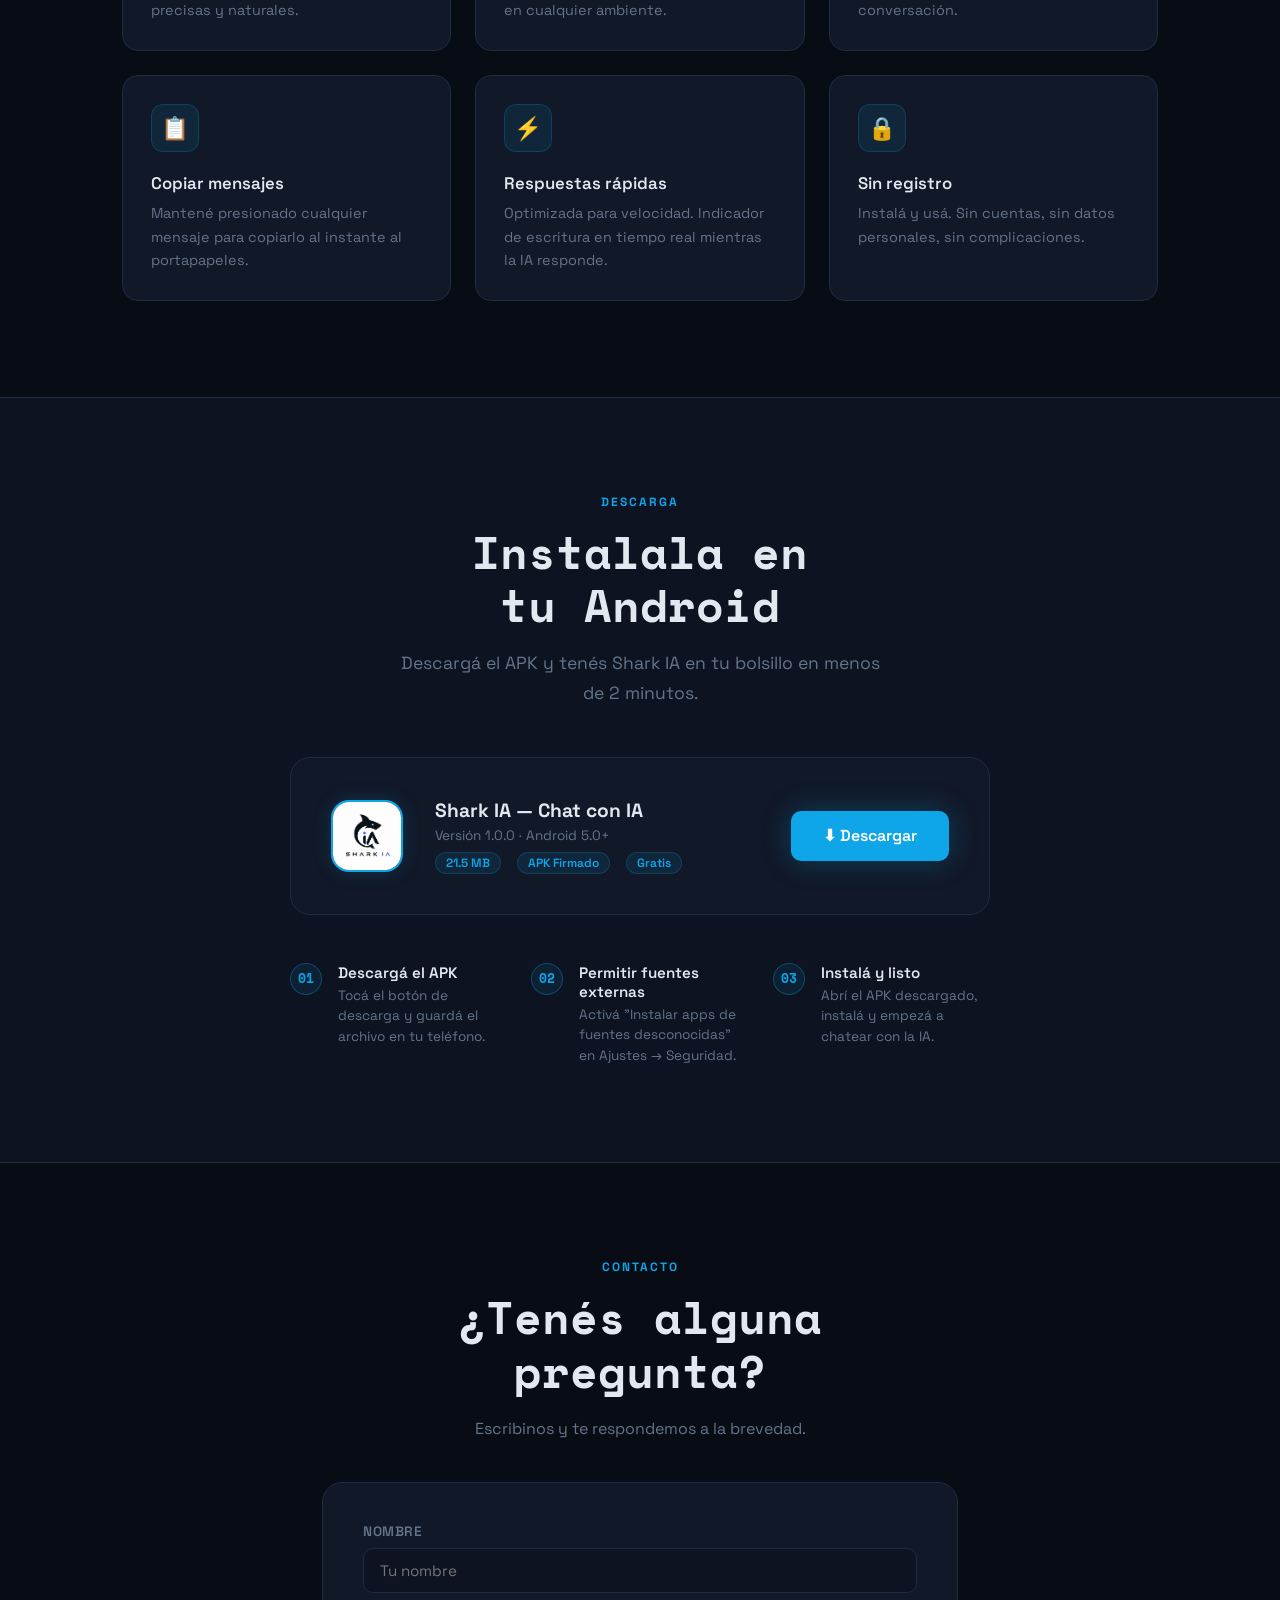
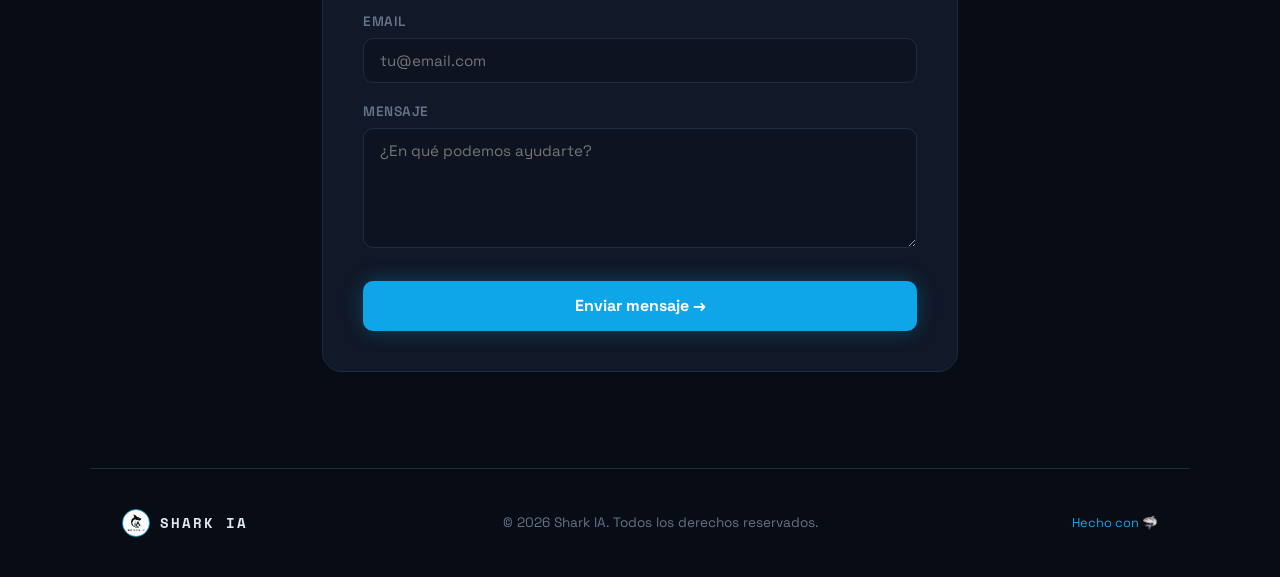
==== commit 61aa81ae: "Update index.html" ====
--- a/index.html
+++ b/index.html
@@ -577,9 +577,9 @@
     <li><a href="#features">Funciones</a></li>
     <li><a href="#download">Descargar</a></li>
     <li><a href="#contact">Contacto</a></li>
-    <a href="/chat.html" class="btn-primary">💬 Usar Shark IA Web</a>
   </ul>
   <a href="#download" class="nav-cta">↓ Descargar APK</a>
+  <a href="/chat.html" class="btn-primary">💬 Usar Shark IA Web</a>
 </nav>
 
 <!-- HERO -->
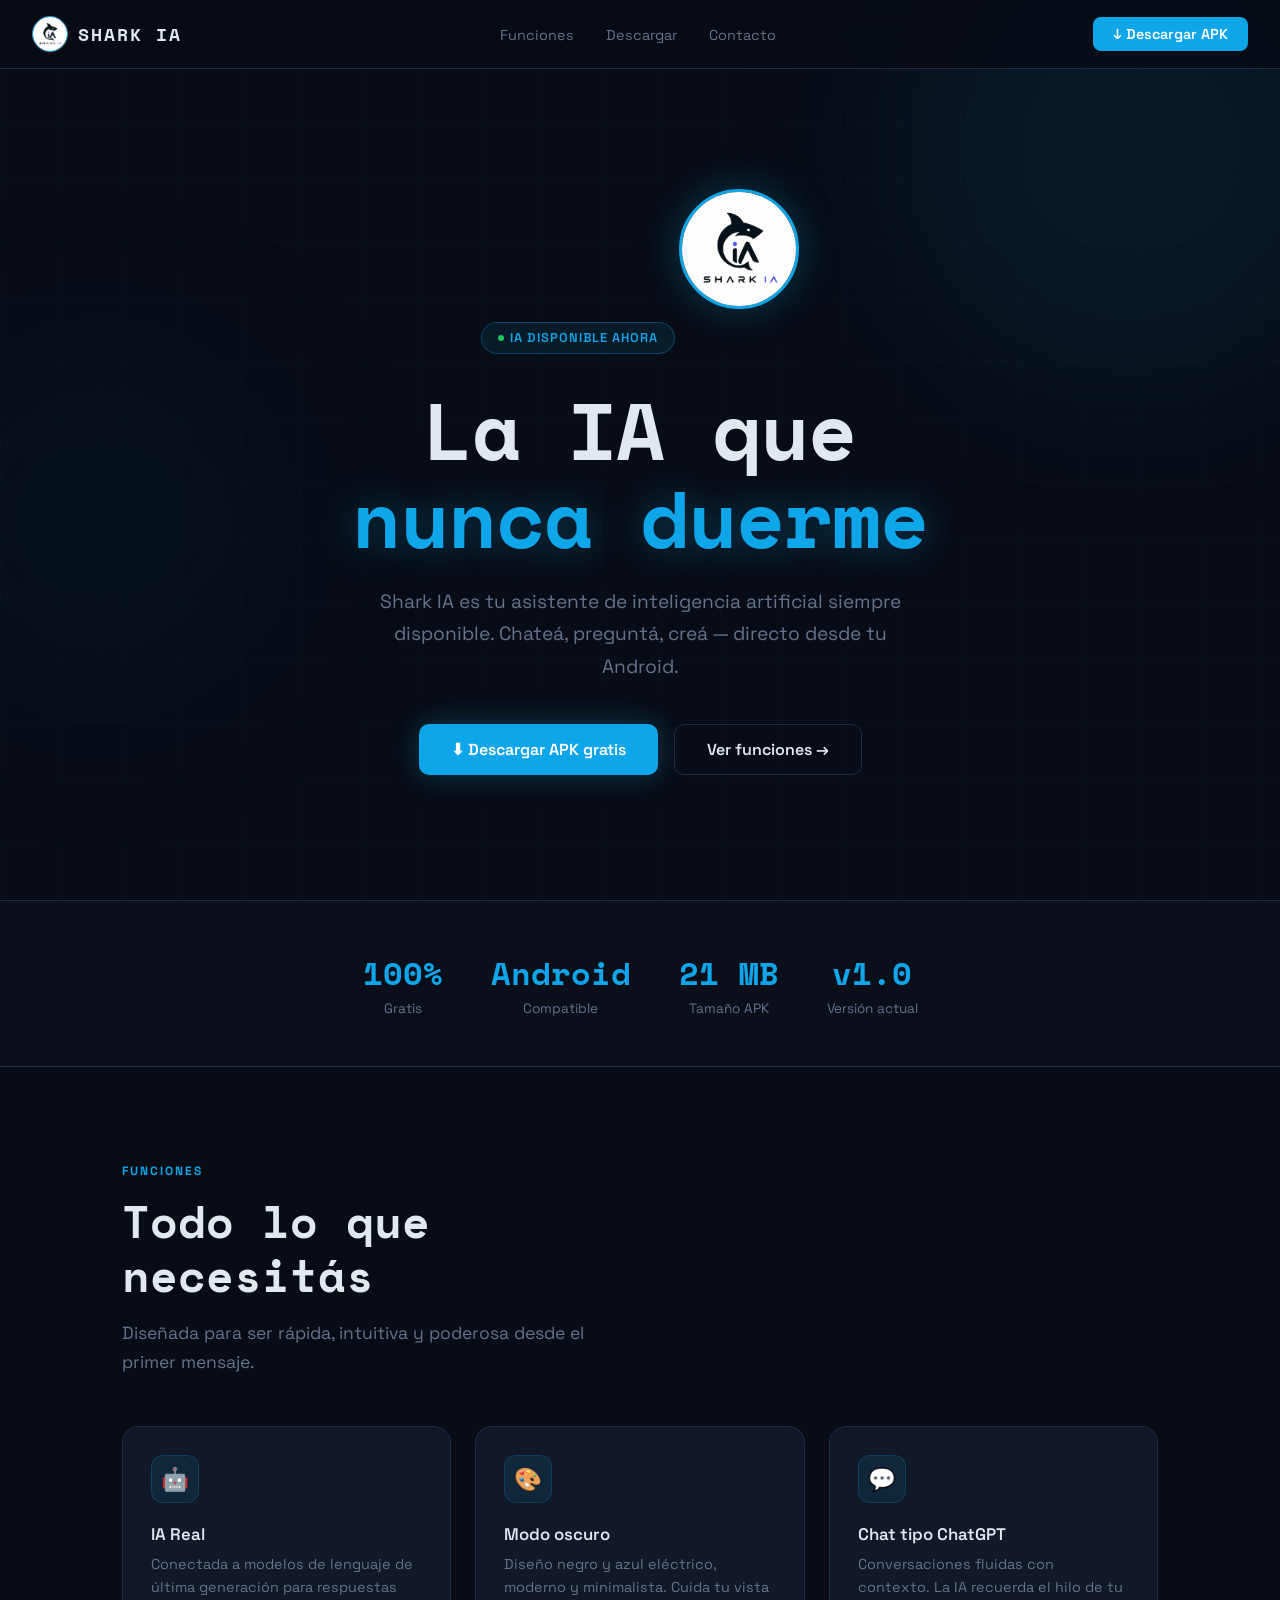
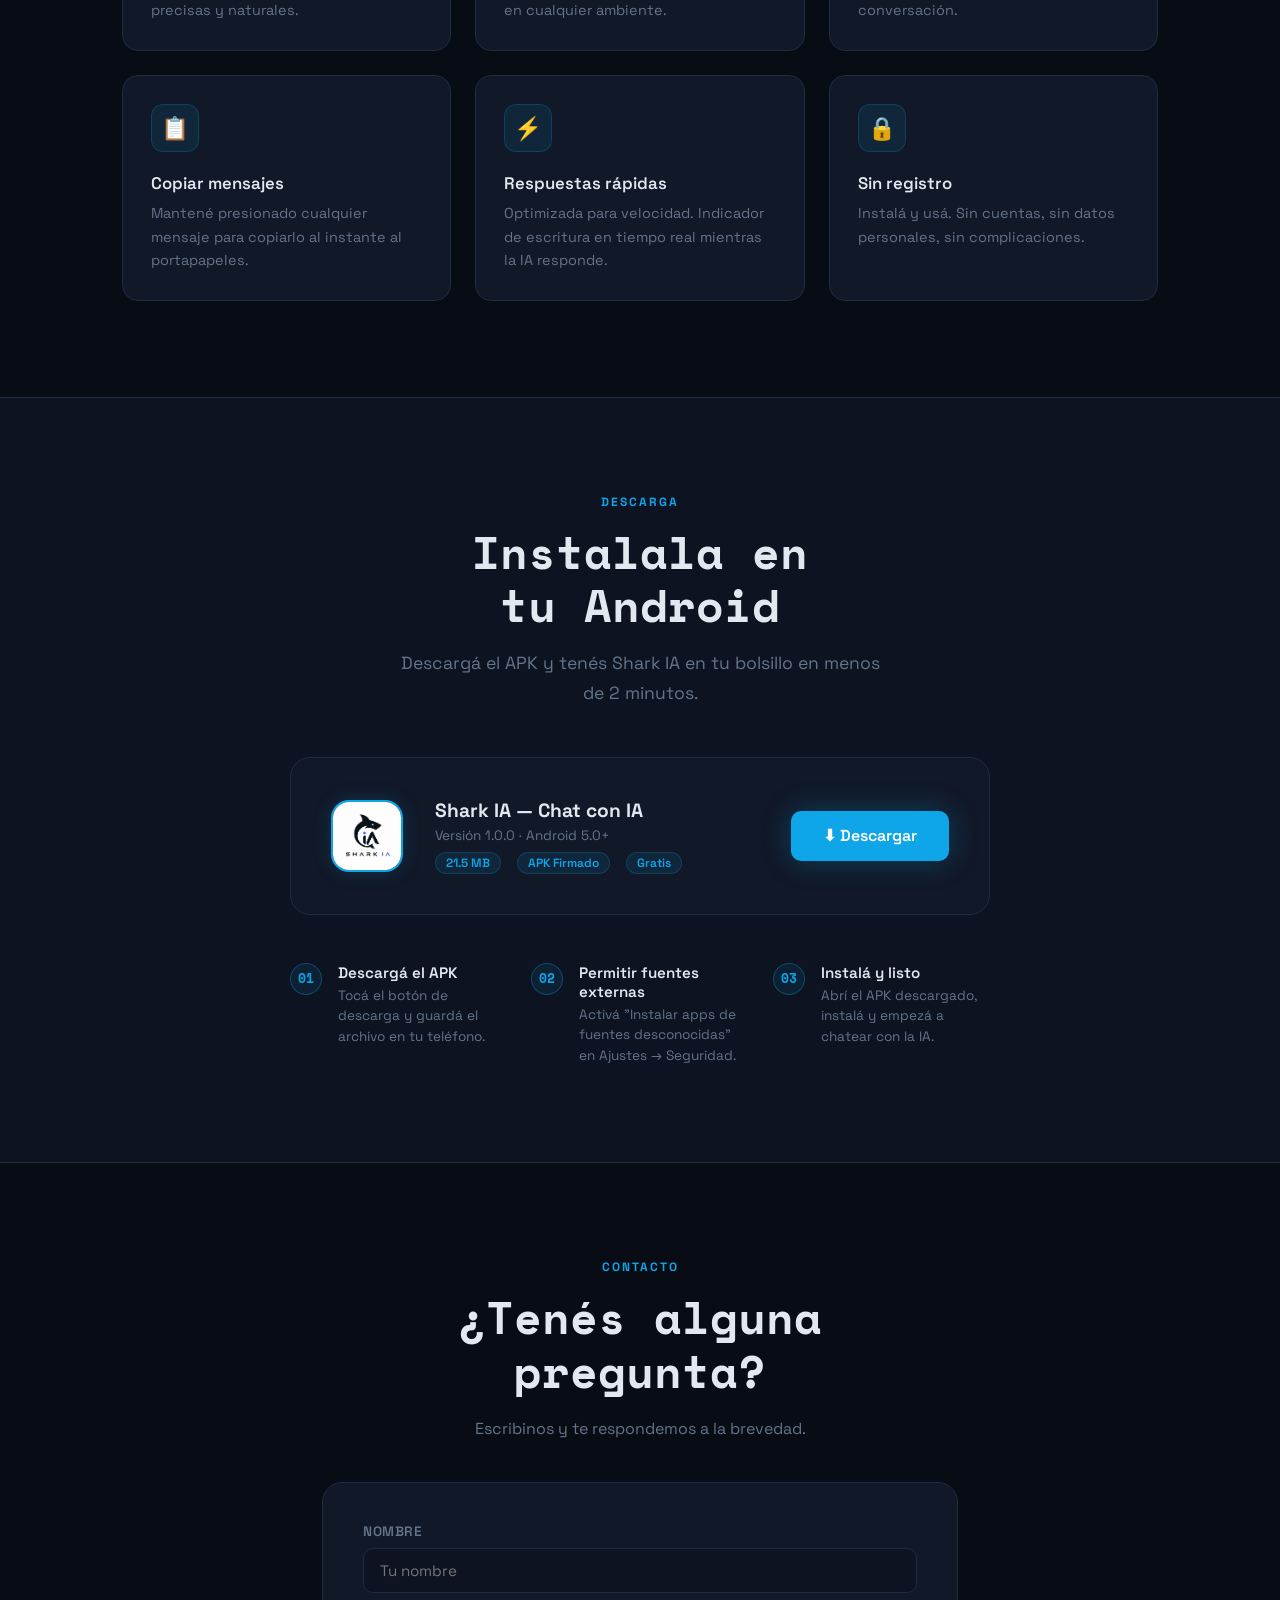
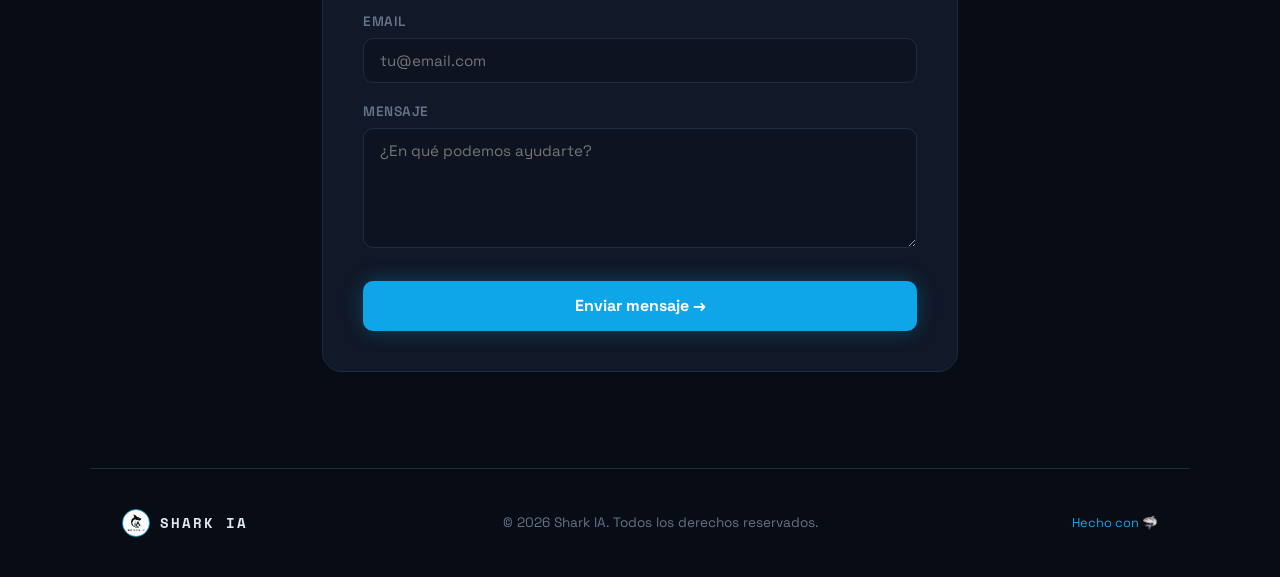
==== commit ed740c65: "Update index.html" ====
--- a/index.html
+++ b/index.html
@@ -579,7 +579,6 @@
     <li><a href="#contact">Contacto</a></li>
   </ul>
   <a href="#download" class="nav-cta">↓ Descargar APK</a>
-  <a href="/chat.html" class="btn-primary">💬 Usar Shark IA Web</a>
 </nav>
 
 <!-- HERO -->
